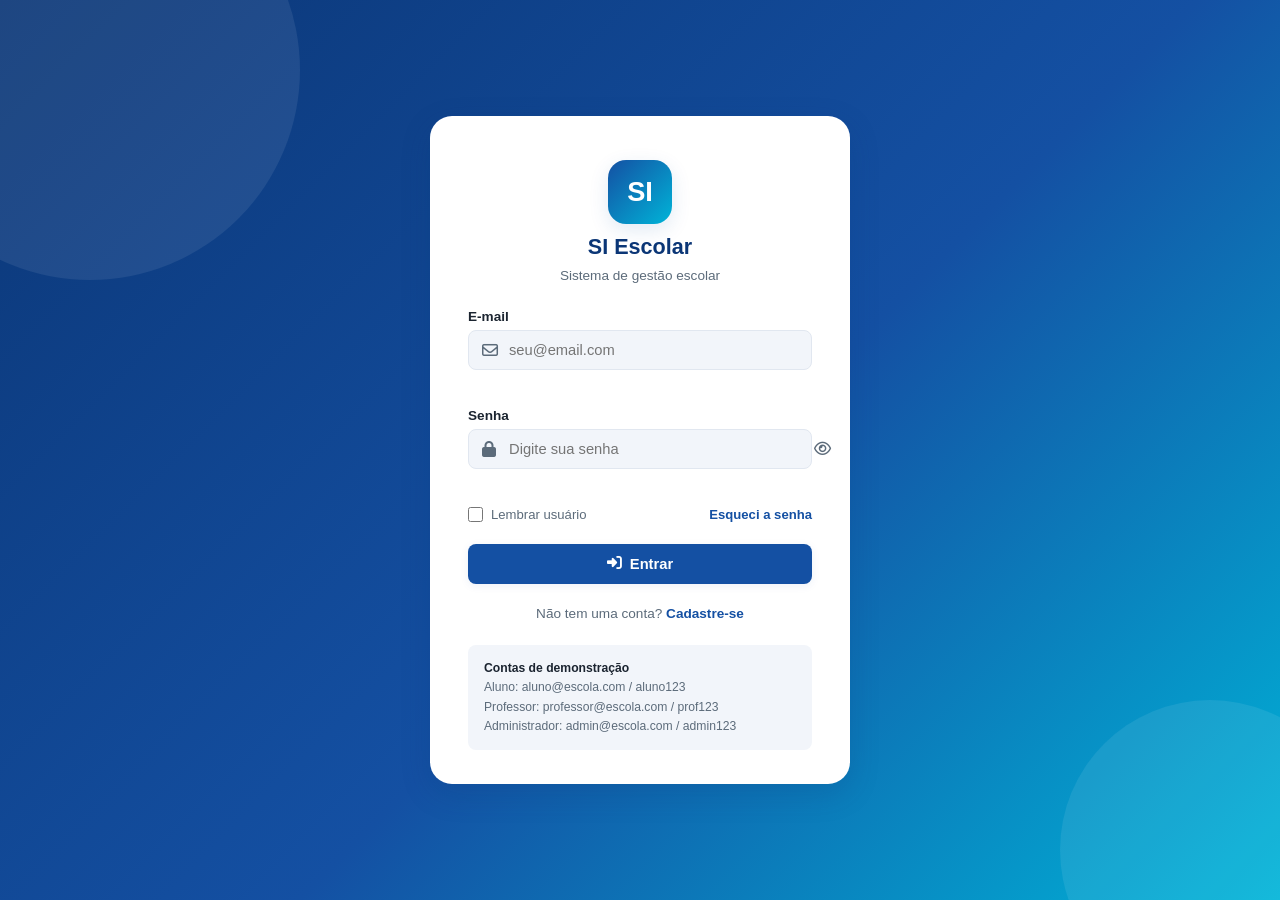
==== SistemaEscolar/SistemaEscolar/index.html @ 45946fef "Add files via upload" ====
<!DOCTYPE html>
<html lang="pt-BR">
<head>
<meta charset="UTF-8">
<meta name="viewport" content="width=device-width, initial-scale=1.0">
<title>Escolar | Login</title>
<link rel="stylesheet" href="css/style.css">
<link rel="stylesheet" href="css/login.css">
<link rel="stylesheet" href="https://cdnjs.cloudflare.com/ajax/libs/font-awesome/6.5.1/css/all.min.css">
</head>
<body>

<!-- Tela de login -->
<main class="login-tela">
  <section class="login-card" aria-labelledby="tituloLogin">

    <div class="login-card__logo">
      <div class="login-card__logo-icone">SI</div>
      <h1 class="login-card__titulo" id="tituloLogin">SI Escolar</h1>
    </div>
    <p class="login-card__subtitulo">Sistema de gestão escolar</p>

    <!-- Alerta de erro de login -->
    <div class="alerta-caixa erro" id="alertaLogin" style="display:none;" role="alert">
      <i class="fa-solid fa-circle-exclamation"></i>
      <span id="alertaLoginTexto">Usuário ou senha inválidos.</span>
    </div>

    <form class="login-form" id="formLogin" novalidate>
      <div class="form-grupo">
        <label for="email">E-mail</label>
        <div class="campo-icone">
          <i class="fa-regular fa-envelope"></i>
          <input class="entrada" type="email" id="email" name="email" placeholder="seu@email.com" autocomplete="username" required>
        </div>
        <span class="mensagem-erro" id="erroEmail"></span>
      </div>

      <div class="form-grupo">
        <label for="senha">Senha</label>
        <div class="campo-icone senha-wrapper">
          <i class="fa-solid fa-lock"></i>
          <input class="entrada" type="password" id="senha" name="senha" placeholder="Digite sua senha" autocomplete="current-password" required style="padding-left:40px;">
          <button type="button" class="alternar-senha" id="btnAlternarSenha" aria-label="Mostrar senha">
            <i class="fa-regular fa-eye"></i>
          </button>
        </div>
        <span class="mensagem-erro" id="erroSenha"></span>
      </div>

      <div class="login-form__opcoes">
        <label class="checkbox-lembrar">
          <input type="checkbox" id="lembrarUsuario">
          Lembrar usuário
        </label>
        <a href="#" id="linkEsqueciSenha">Esqueci a senha</a>
      </div>

      <button type="submit" class="btn btn-primario btn-bloco" id="btnEntrar">
        <i class="fa-solid fa-right-to-bracket"></i> Entrar
      </button>
    </form>

    <p class="login-card__rodape">
      Não tem uma conta? <a href="cadastro.html">Cadastre-se</a>
    </p>

    <div class="login-card__contas-teste">
      <strong>Contas de demonstração</strong><br>
      Aluno: aluno@escola.com / aluno123<br>
      Professor: professor@escola.com / prof123<br>
      Administrador: admin@escola.com / admin123
    </div>
  </section>
</main>

<!-- Loading -->
<div class="loading-fundo" id="loadingGlobal">
  <div class="spinner"></div>
</div>

<!-- Container de toasts -->
<div class="toast-container" id="toastContainer"></div>

<script src="js/banco.js"></script>
<script src="js/login.js"></script>
</body>
</html>
---- SistemaEscolar/SistemaEscolar/css/style.css ----
/* ==========================================================================
   style.css
   Folha de estilos global. Define variáveis de tema, reset básico e todos
   os componentes reutilizáveis (navbar, sidebar, cards, tabelas, botões,
   formulários, modais, alertas, toast, footer) usados nas áreas internas
   (aluno, professor, administrador).
   ========================================================================== */

/* ------------------------------ Reset ------------------------------------ */
*, *::before, *::after { box-sizing: border-box; margin: 0; padding: 0; }

html { scroll-behavior: smooth; }

body {
  font-family: 'Segoe UI', 'Inter', Arial, sans-serif;
  background: var(--cor-fundo);
  color: var(--cor-texto);
  min-height: 100vh;
}

img { max-width: 100%; display: block; }
a { text-decoration: none; color: inherit; }
button { font-family: inherit; cursor: pointer; border: none; background: none; }
ul { list-style: none; }
input, select, textarea { font-family: inherit; }

/* --------------------------- Variáveis de tema ---------------------------- */
:root {
  /* Paleta azul institucional */
  --cor-primaria: #1450A3;
  --cor-primaria-clara: #2E6FE0;
  --cor-primaria-escura: #0B3676;
  --cor-secundaria: #00B4D8;
  --cor-acento: #FFB703;

  --cor-fundo: #F2F5FA;
  --cor-superficie: #FFFFFF;
  --cor-borda: #E1E7F0;

  --cor-texto: #1B2430;
  --cor-texto-suave: #5C6B7A;
  --cor-texto-invertido: #FFFFFF;

  --cor-sucesso: #2BAE66;
  --cor-erro: #E5484D;
  --cor-alerta: #F2A93B;
  --cor-info: #2E6FE0;

  --sombra-suave: 0 2px 8px rgba(20, 80, 163, 0.08);
  --sombra-media: 0 6px 20px rgba(20, 80, 163, 0.12);
  --sombra-forte: 0 10px 30px rgba(11, 54, 118, 0.18);

  --raio-sm: 8px;
  --raio-md: 14px;
  --raio-lg: 22px;

  --transicao: 0.25s ease;
  --barra-lateral-largura: 260px;
  --barra-lateral-largura-min: 76px;
  --navbar-altura: 68px;
}

/* ============================ LAYOUT INTERNO ============================= */

.app-shell { display: flex; min-height: 100vh; }

/* --------------------------------- Sidebar -------------------------------- */
.sidebar {
  width: var(--barra-lateral-largura);
  background: linear-gradient(180deg, var(--cor-primaria-escura), var(--cor-primaria));
  color: var(--cor-texto-invertido);
  display: flex;
  flex-direction: column;
  position: fixed;
  top: 0; left: 0; bottom: 0;
  z-index: 100;
  transition: width var(--transicao);
  overflow-x: hidden;
}

.sidebar.recolhida { width: var(--barra-lateral-largura-min); }

.sidebar__topo {
  display: flex;
  align-items: center;
  gap: 12px;
  padding: 20px 18px;
  border-bottom: 1px solid rgba(255,255,255,0.12);
  min-height: var(--navbar-altura);
}

.sidebar__logo {
  width: 38px; height: 38px;
  border-radius: 10px;
  background: var(--cor-acento);
  color: var(--cor-primaria-escura);
  display: flex; align-items: center; justify-content: center;
  font-weight: 800; flex-shrink: 0;
}

.sidebar__titulo { font-weight: 700; font-size: 1.05rem; white-space: nowrap; }
.sidebar__subtitulo { font-size: 0.72rem; opacity: 0.75; white-space: nowrap; }

.sidebar__toggle {
  margin-left: auto;
  color: var(--cor-texto-invertido);
  font-size: 1.1rem;
  opacity: 0.8;
  padding: 6px;
}
.sidebar__toggle:hover { opacity: 1; }

.sidebar__menu { flex: 1; padding: 14px 10px; overflow-y: auto; }

.sidebar__item {
  display: flex;
  align-items: center;
  gap: 14px;
  padding: 12px 14px;
  border-radius: var(--raio-sm);
  margin-bottom: 4px;
  color: rgba(255,255,255,0.85);
  font-size: 0.92rem;
  white-space: nowrap;
  transition: background var(--transicao), color var(--transicao);
}

.sidebar__item i, .sidebar__item .icone { width: 20px; text-align: center; flex-shrink: 0; }

.sidebar__item:hover { background: rgba(255,255,255,0.1); color: #fff; }
.sidebar__item.ativo { background: var(--cor-secundaria); color: #fff; font-weight: 600; }

.sidebar__rodape {
  padding: 14px 10px 20px;
  border-top: 1px solid rgba(255,255,255,0.12);
}

/* --------------------------------- Navbar --------------------------------- */
.conteudo {
  flex: 1;
  margin-left: var(--barra-lateral-largura);
  transition: margin-left var(--transicao);
  min-height: 100vh;
  display: flex;
  flex-direction: column;
}
.conteudo.expandido { margin-left: var(--barra-lateral-largura-min); }

.navbar {
  height: var(--navbar-altura);
  background: var(--cor-superficie);
  border-bottom: 1px solid var(--cor-borda);
  display: flex;
  align-items: center;
  justify-content: space-between;
  padding: 0 26px;
  position: sticky; top: 0; z-index: 50;
  box-shadow: var(--sombra-suave);
}

.navbar__esquerda { display: flex; align-items: center; gap: 16px; }
.navbar__menu-mobile { display: none; font-size: 1.3rem; color: var(--cor-primaria); }
.navbar__titulo { font-weight: 700; font-size: 1.15rem; color: var(--cor-primaria-escura); }

.navbar__direita { display: flex; align-items: center; gap: 18px; }

.navbar__usuario {
  display: flex; align-items: center; gap: 10px;
  padding: 6px 12px 6px 6px;
  border-radius: 30px;
  background: var(--cor-fundo);
}

.avatar {
  width: 36px; height: 36px; border-radius: 50%;
  background: var(--cor-primaria);
  color: #fff; display: flex; align-items: center; justify-content: center;
  font-weight: 700; font-size: 0.9rem; text-transform: uppercase;
  flex-shrink: 0;
}

.navbar__usuario-nome { font-size: 0.88rem; font-weight: 600; line-height: 1.1; }
.navbar__usuario-tipo { font-size: 0.72rem; color: var(--cor-texto-suave); }

.pagina { padding: 28px; flex: 1; }

.footer-app {
  text-align: center;
  padding: 16px;
  font-size: 0.8rem;
  color: var(--cor-texto-suave);
  border-top: 1px solid var(--cor-borda);
  background: var(--cor-superficie);
}

/* ------------------------------ Cabeçalho página --------------------------- */
.pagina__cabecalho {
  display: flex;
  justify-content: space-between;
  align-items: center;
  flex-wrap: wrap;
  gap: 14px;
  margin-bottom: 22px;
}
.pagina__cabecalho h1 { font-size: 1.5rem; color: var(--cor-primaria-escura); }
.pagina__cabecalho p { color: var(--cor-texto-suave); font-size: 0.9rem; margin-top: 4px; }

/* ================================= CARDS ================================== */
.cards-grid {
  display: grid;
  grid-template-columns: repeat(auto-fit, minmax(220px, 1fr));
  gap: 18px;
  margin-bottom: 26px;
}

.card {
  background: var(--cor-superficie);
  border-radius: var(--raio-md);
  padding: 20px;
  box-shadow: var(--sombra-suave);
  border: 1px solid var(--cor-borda);
  transition: transform var(--transicao), box-shadow var(--transicao);
}
.card:hover { transform: translateY(-4px); box-shadow: var(--sombra-media); }

.card__topo { display: flex; align-items: center; justify-content: space-between; margin-bottom: 12px; }
.card__icone {
  width: 44px; height: 44px; border-radius: var(--raio-sm);
  display: flex; align-items: center; justify-content: center;
  font-size: 1.2rem; color: #fff;
  background: var(--cor-primaria);
}
.card__icone.verde { background: var(--cor-sucesso); }
.card__icone.laranja { background: var(--cor-acento); }
.card__icone.azul-claro { background: var(--cor-secundaria); }
.card__icone.vermelho { background: var(--cor-erro); }

.card__valor { font-size: 1.9rem; font-weight: 800; color: var(--cor-primaria-escura); }
.card__label { color: var(--cor-texto-suave); font-size: 0.85rem; margin-top: 2px; }

.painel {
  background: var(--cor-superficie);
  border-radius: var(--raio-md);
  padding: 22px;
  box-shadow: var(--sombra-suave);
  border: 1px solid var(--cor-borda);
  margin-bottom: 22px;
}
.painel__titulo {
  font-size: 1.05rem;
  color: var(--cor-primaria-escura);
  margin-bottom: 16px;
  font-weight: 700;
  display: flex; align-items: center; justify-content: space-between;
}

/* ================================ TABELAS ================================= */
.tabela-wrapper { overflow-x: auto; border-radius: var(--raio-sm); }

table.tabela-moderna {
  width: 100%;
  border-collapse: collapse;
  font-size: 0.88rem;
  min-width: 560px;
}

.tabela-moderna thead th {
  background: var(--cor-primaria);
  color: #fff;
  text-align: left;
  padding: 12px 14px;
  font-weight: 600;
  white-space: nowrap;
}
.tabela-moderna thead th:first-child { border-top-left-radius: var(--raio-sm); }
.tabela-moderna thead th:last-child { border-top-right-radius: var(--raio-sm); }

.tabela-moderna tbody td {
  padding: 12px 14px;
  border-bottom: 1px solid var(--cor-borda);
  color: var(--cor-texto);
}
.tabela-moderna tbody tr { transition: background var(--transicao); }
.tabela-moderna tbody tr:hover { background: var(--cor-fundo); }
.tabela-moderna tbody tr:last-child td { border-bottom: none; }

.badge {
  display: inline-block;
  padding: 4px 10px;
  border-radius: 20px;
  font-size: 0.72rem;
  font-weight: 700;
  text-transform: capitalize;
}
.badge.aluno { background: #E4EEFF; color: var(--cor-primaria); }
.badge.professor { background: #E1F8EE; color: var(--cor-sucesso); }
.badge.administrador { background: #FFF1D6; color: #9A6B00; }
.badge.presente { background: #E1F8EE; color: var(--cor-sucesso); }
.badge.falta { background: #FDE6E6; color: var(--cor-erro); }

.acoes-tabela { display: flex; gap: 8px; }
.acao-btn {
  width: 32px; height: 32px;
  border-radius: 8px;
  display: flex; align-items: center; justify-content: center;
  font-size: 0.85rem;
  transition: background var(--transicao), color var(--transicao);
  color: var(--cor-texto-suave);
  background: var(--cor-fundo);
}
.acao-btn:hover { background: var(--cor-primaria); color: #fff; }
.acao-btn.excluir:hover { background: var(--cor-erro); }

/* =============================== FORMULÁRIOS =============================== */
.form-grupo { margin-bottom: 16px; display: flex; flex-direction: column; gap: 6px; }
.form-grupo label { font-size: 0.85rem; font-weight: 600; color: var(--cor-texto); }

.form-linha {
  display: grid;
  gap: 16px;
}
.form-linha.colunas-2 { grid-template-columns: repeat(2, 1fr); }
.form-linha.colunas-3 { grid-template-columns: repeat(3, 1fr); }
.form-linha.colunas-4 { grid-template-columns: repeat(4, 1fr); }

input.entrada, select.entrada, textarea.entrada {
  padding: 11px 14px;
  border: 1.5px solid var(--cor-borda);
  border-radius: var(--raio-sm);
  font-size: 0.92rem;
  background: var(--cor-fundo);
  transition: border-color var(--transicao), box-shadow var(--transicao);
  width: 100%;
}
input.entrada:focus, select.entrada:focus, textarea.entrada:focus {
  outline: none;
  border-color: var(--cor-primaria-clara);
  box-shadow: 0 0 0 3px rgba(46, 111, 224, 0.15);
  background: #fff;
}

.campo-erro { border-color: var(--cor-erro) !important; }
.mensagem-erro { font-size: 0.76rem; color: var(--cor-erro); min-height: 14px; }

.senha-wrapper { position: relative; }
.senha-wrapper .alternar-senha {
  position: absolute; right: 12px; top: 50%; transform: translateY(-50%);
  color: var(--cor-texto-suave); font-size: 0.95rem;
}

/* ================================= BOTÕES ================================== */
.btn {
  display: inline-flex; align-items: center; justify-content: center; gap: 8px;
  padding: 12px 22px;
  border-radius: var(--raio-sm);
  font-weight: 600;
  font-size: 0.92rem;
  transition: transform var(--transicao), box-shadow var(--transicao), background var(--transicao);
}
.btn:active { transform: scale(0.97); }

.btn-primario { background: var(--cor-primaria); color: #fff; box-shadow: var(--sombra-suave); }
.btn-primario:hover { background: var(--cor-primaria-clara); box-shadow: var(--sombra-media); }

.btn-secundario { background: var(--cor-fundo); color: var(--cor-texto); border: 1.5px solid var(--cor-borda); }
.btn-secundario:hover { background: #E7ECF4; }

.btn-perigo { background: var(--cor-erro); color: #fff; }
.btn-perigo:hover { filter: brightness(1.08); }

.btn-sucesso { background: var(--cor-sucesso); color: #fff; }
.btn-sucesso:hover { filter: brightness(1.08); }

.btn-bloco { width: 100%; }
.btn-sm { padding: 8px 14px; font-size: 0.82rem; }

/* ================================= MODAIS =================================== */
.modal-fundo {
  position: fixed; inset: 0;
  background: rgba(11, 54, 118, 0.45);
  display: flex; align-items: center; justify-content: center;
  z-index: 1000;
  opacity: 0; pointer-events: none;
  transition: opacity var(--transicao);
  padding: 20px;
}
.modal-fundo.ativo { opacity: 1; pointer-events: all; }

.modal {
  background: var(--cor-superficie);
  border-radius: var(--raio-md);
  width: 100%; max-width: 520px;
  max-height: 88vh;
  overflow-y: auto;
  box-shadow: var(--sombra-forte);
  transform: translateY(20px);
  transition: transform var(--transicao);
}
.modal-fundo.ativo .modal { transform: translateY(0); }

.modal__cabecalho {
  display: flex; align-items: center; justify-content: space-between;
  padding: 20px 24px;
  border-bottom: 1px solid var(--cor-borda);
}
.modal__cabecalho h3 { font-size: 1.1rem; color: var(--cor-primaria-escura); }
.modal__fechar { font-size: 1.3rem; color: var(--cor-texto-suave); }
.modal__fechar:hover { color: var(--cor-erro); }
.modal__corpo { padding: 22px 24px; }
.modal__rodape { padding: 16px 24px 22px; display: flex; justify-content: flex-end; gap: 12px; }

.modal--confirmacao .modal__corpo { text-align: center; }
.modal--confirmacao .icone-alerta {
  width: 60px; height: 60px; border-radius: 50%;
  background: #FDE6E6; color: var(--cor-erro);
  display: flex; align-items: center; justify-content: center;
  font-size: 1.6rem; margin: 0 auto 16px;
}

/* ================================== TOAST =================================== */
.toast-container {
  position: fixed; top: 20px; right: 20px; z-index: 2000;
  display: flex; flex-direction: column; gap: 10px;
}
.toast {
  min-width: 260px; max-width: 340px;
  background: var(--cor-superficie);
  border-left: 5px solid var(--cor-primaria);
  border-radius: var(--raio-sm);
  box-shadow: var(--sombra-media);
  padding: 14px 16px;
  display: flex; gap: 12px; align-items: flex-start;
  animation: entrarToast 0.3s ease;
}
.toast.sucesso { border-color: var(--cor-sucesso); }
.toast.erro { border-color: var(--cor-erro); }
.toast.alerta { border-color: var(--cor-alerta); }
.toast__icone { font-size: 1.2rem; margin-top: 2px; }
.toast.sucesso .toast__icone { color: var(--cor-sucesso); }
.toast.erro .toast__icone { color: var(--cor-erro); }
.toast.alerta .toast__icone { color: var(--cor-alerta); }
.toast__titulo { font-weight: 700; font-size: 0.88rem; }
.toast__texto { font-size: 0.8rem; color: var(--cor-texto-suave); margin-top: 2px; }

@keyframes entrarToast {
  from { opacity: 0; transform: translateX(30px); }
  to { opacity: 1; transform: translateX(0); }
}

/* ================================= ALERTAS =================================== */
.alerta-caixa {
  padding: 13px 16px;
  border-radius: var(--raio-sm);
  font-size: 0.86rem;
  display: flex; align-items: center; gap: 10px;
  margin-bottom: 16px;
}
.alerta-caixa.erro { background: #FDE6E6; color: #A02226; }
.alerta-caixa.sucesso { background: #E1F8EE; color: #187A44; }
.alerta-caixa.info { background: #E4EEFF; color: var(--cor-primaria-escura); }

/* ================================== LOADING =================================== */
.loading-fundo {
  position: fixed; inset: 0; background: rgba(255,255,255,0.75);
  display: flex; align-items: center; justify-content: center;
  z-index: 3000; opacity: 0; pointer-events: none; transition: opacity var(--transicao);
}
.loading-fundo.ativo { opacity: 1; pointer-events: all; }
.spinner {
  width: 46px; height: 46px;
  border: 5px solid var(--cor-borda);
  border-top-color: var(--cor-primaria);
  border-radius: 50%;
  animation: girar 0.8s linear infinite;
}
@keyframes girar { to { transform: rotate(360deg); } }

/* =========================== BARRA DE PROGRESSO ============================= */
.barra-progresso { width: 100%; height: 8px; background: var(--cor-borda); border-radius: 20px; overflow: hidden; }
.barra-progresso__interna { height: 100%; background: var(--cor-secundaria); border-radius: 20px; transition: width 0.5s ease; }

/* ============================ ESTADO VAZIO ================================== */
.estado-vazio { text-align: center; padding: 40px 20px; color: var(--cor-texto-suave); }
.estado-vazio i { font-size: 2rem; margin-bottom: 10px; color: var(--cor-borda); }

/* ============================ RESPONSIVO GERAL =============================== */
@media (max-width: 992px) {
  .sidebar { width: var(--barra-lateral-largura-min); }
  .sidebar__titulo, .sidebar__subtitulo { display: none; }
  .conteudo { margin-left: var(--barra-lateral-largura-min); }
  .form-linha.colunas-2, .form-linha.colunas-3, .form-linha.colunas-4 { grid-template-columns: 1fr; }
}

@media (max-width: 768px) {
  .sidebar { transform: translateX(-100%); width: var(--barra-lateral-largura); }
  .sidebar.mobile-aberta { transform: translateX(0); }
  .sidebar__titulo, .sidebar__subtitulo { display: block; }
  .conteudo { margin-left: 0 !important; }
  .navbar__menu-mobile { display: block; }
  .navbar__usuario-nome, .navbar__usuario-tipo { display: none; }
  .pagina { padding: 18px; }
}

@media (max-width: 480px) {
  .cards-grid { grid-template-columns: 1fr; }
  .modal { max-width: 94%; }
}
---- SistemaEscolar/SistemaEscolar/css/login.css ----
/* ==========================================================================
   login.css
   Estilo exclusivo da tela de login (index.html).
   ========================================================================== */

.login-tela {
  min-height: 100vh;
  display: flex;
  align-items: center;
  justify-content: center;
  background: linear-gradient(135deg, var(--cor-primaria-escura) 0%, var(--cor-primaria) 55%, var(--cor-secundaria) 100%);
  padding: 24px;
  position: relative;
  overflow: hidden;
}

/* Formas decorativas suaves ao fundo */
.login-tela::before, .login-tela::after {
  content: "";
  position: absolute;
  border-radius: 50%;
  background: rgba(255, 255, 255, 0.08);
}
.login-tela::before { width: 420px; height: 420px; top: -140px; left: -120px; }
.login-tela::after { width: 300px; height: 300px; bottom: -100px; right: -80px; }

.login-card {
  position: relative;
  z-index: 1;
  background: var(--cor-superficie);
  width: 100%;
  max-width: 420px;
  border-radius: var(--raio-lg);
  box-shadow: var(--sombra-forte);
  padding: 44px 38px 34px;
  animation: apareceCard 0.6s ease;
}

@keyframes apareceCard {
  from { opacity: 0; transform: translateY(24px) scale(0.98); }
  to { opacity: 1; transform: translateY(0) scale(1); }
}

.login-card__logo {
  display: flex;
  flex-direction: column;
  align-items: center;
  gap: 10px;
  margin-bottom: 8px;
}

.login-card__logo-icone {
  width: 64px; height: 64px;
  border-radius: 18px;
  background: linear-gradient(135deg, var(--cor-primaria), var(--cor-secundaria));
  display: flex; align-items: center; justify-content: center;
  color: #fff; font-size: 1.7rem; font-weight: 800;
  box-shadow: var(--sombra-media);
}

.login-card__titulo { font-size: 1.35rem; font-weight: 800; color: var(--cor-primaria-escura); }
.login-card__subtitulo { font-size: 0.85rem; color: var(--cor-texto-suave); text-align: center; margin-bottom: 26px; }

.login-form .form-grupo { margin-bottom: 18px; }

.login-form .campo-icone {
  position: relative;
}
.login-form .campo-icone i {
  position: absolute; left: 14px; top: 50%; transform: translateY(-50%);
  color: var(--cor-texto-suave);
}
.login-form .campo-icone input.entrada { padding-left: 40px; }

.login-form__opcoes {
  display: flex;
  align-items: center;
  justify-content: space-between;
  font-size: 0.82rem;
  margin-bottom: 22px;
  color: var(--cor-texto-suave);
}

.checkbox-lembrar { display: flex; align-items: center; gap: 8px; }
.checkbox-lembrar input { accent-color: var(--cor-primaria); width: 15px; height: 15px; }

.login-form__opcoes a { color: var(--cor-primaria); font-weight: 600; }
.login-form__opcoes a:hover { text-decoration: underline; }

.login-card__rodape {
  text-align: center;
  margin-top: 22px;
  font-size: 0.85rem;
  color: var(--cor-texto-suave);
}
.login-card__rodape a { color: var(--cor-primaria); font-weight: 700; }
.login-card__rodape a:hover { text-decoration: underline; }

.login-card__contas-teste {
  margin-top: 24px;
  padding: 14px 16px;
  background: var(--cor-fundo);
  border-radius: var(--raio-sm);
  font-size: 0.76rem;
  color: var(--cor-texto-suave);
  line-height: 1.6;
}
.login-card__contas-teste strong { color: var(--cor-texto); }

.shake { animation: balancar 0.4s ease; }
@keyframes balancar {
  0%, 100% { transform: translateX(0); }
  20%, 60% { transform: translateX(-8px); }
  40%, 80% { transform: translateX(8px); }
}

@media (max-width: 480px) {
  .login-card { padding: 34px 24px 26px; }
}
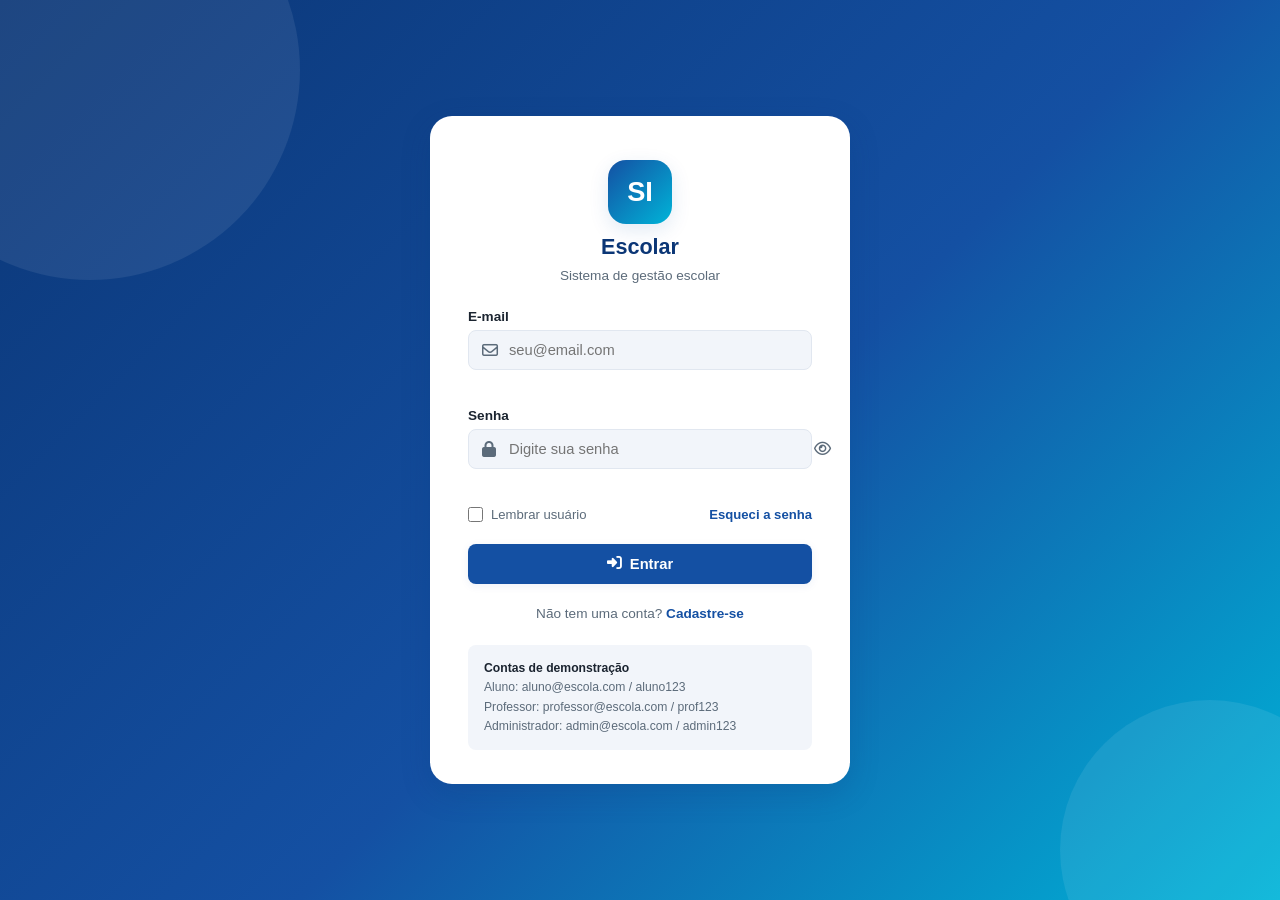
==== commit 819bfb57: "Add files via upload" ====
--- a/SistemaEscolar/SistemaEscolar/index.html
+++ b/SistemaEscolar/SistemaEscolar/index.html
@@ -16,7 +16,7 @@
 
     <div class="login-card__logo">
       <div class="login-card__logo-icone">SI</div>
-      <h1 class="login-card__titulo" id="tituloLogin">SI Escolar</h1>
+      <h1 class="login-card__titulo" id="tituloLogin">Escolar</h1>
     </div>
     <p class="login-card__subtitulo">Sistema de gestão escolar</p>
 
--- a/SistemaEscolar/SistemaEscolar/css/style.css
+++ b/SistemaEscolar/SistemaEscolar/css/style.css
@@ -252,6 +252,8 @@
   margin-bottom: 16px;
   font-weight: 700;
   display: flex; align-items: center; justify-content: space-between;
+  position: relative;
+  top: -60px;
 }
 
 /* ================================ TABELAS ================================= */
